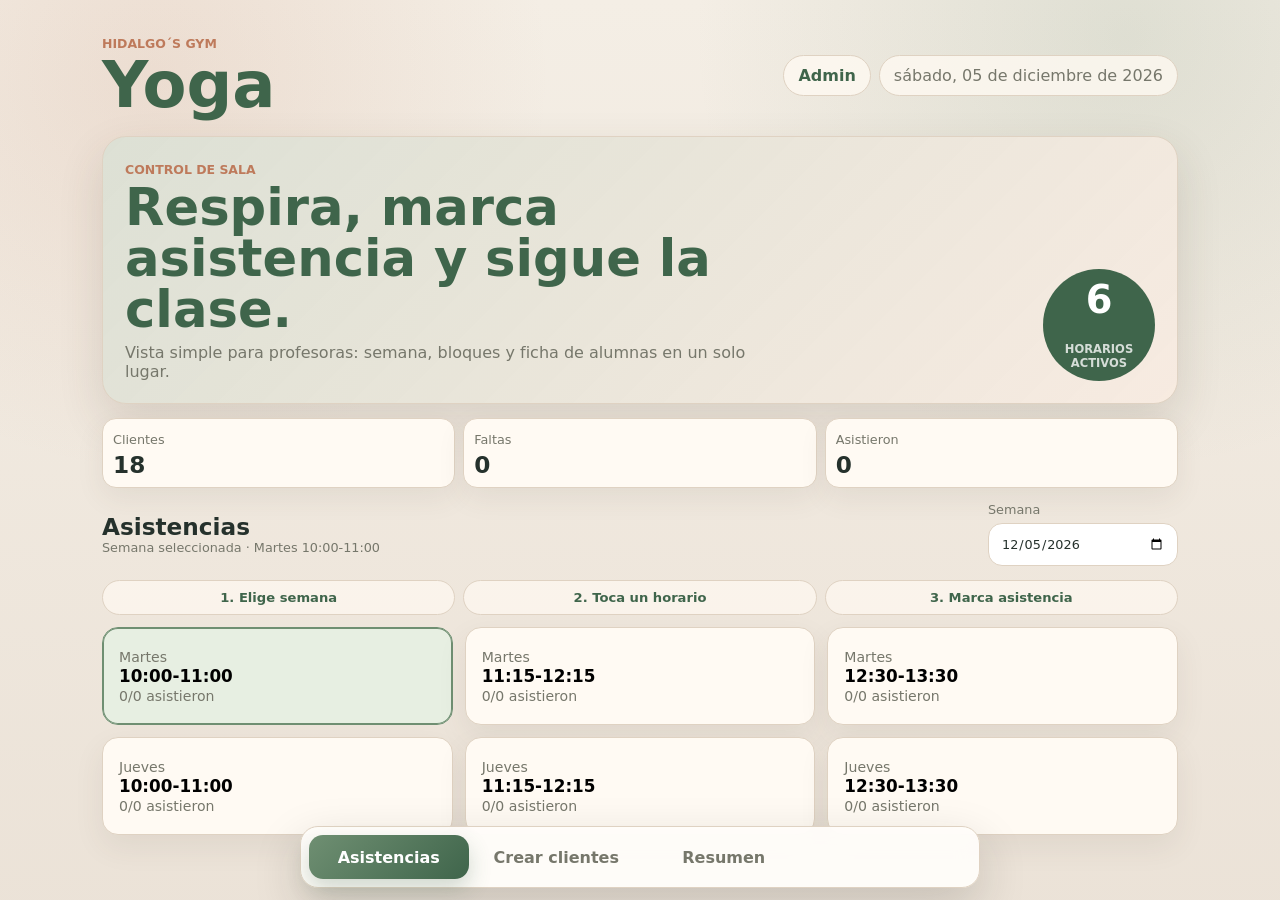
==== index.html @ f1fa3dd5 "Subida app 1" ====
<!doctype html>
<html lang="es">
  <head>
    <meta charset="UTF-8" />
    <meta name="viewport" content="width=device-width, initial-scale=1, viewport-fit=cover" />
    <meta name="theme-color" content="#f4eee5" />
    <meta http-equiv="Content-Security-Policy" content="default-src 'self'; script-src 'self'; style-src 'self'; img-src 'self' data:; connect-src 'self'; object-src 'none'; base-uri 'none'; form-action 'self'" />
    <meta http-equiv="Permissions-Policy" content="camera=(), microphone=(), geolocation=(), payment=(), usb=()" />
    <meta name="referrer" content="no-referrer" />
    <title>Yoga | Hidalgo´s GYM</title>
    <link rel="manifest" href="manifest.webmanifest" />
    <link rel="stylesheet" href="styles.css" />
  </head>
  <body>
    <main class="app-shell">
      <header class="topbar">
        <div>
          <p class="eyebrow">Hidalgo´s GYM</p>
          <h1 id="programTitle">Yoga</h1>
        </div>
        <div class="top-actions">
          <a class="pill link-pill" href="admin.html">Admin</a>
          <div class="pill" id="todayLabel"></div>
        </div>
      </header>

      <section class="route-hero yoga-hero">
        <div>
          <span>Control de sala</span>
          <h2>Respira, marca asistencia y sigue la clase.</h2>
          <p>Vista simple para profesoras: semana, bloques y ficha de alumnas en un solo lugar.</p>
        </div>
        <div class="hero-badge">
          <strong>6</strong>
          <span>horarios activos</span>
        </div>
      </section>

      <section class="quick-stats" aria-label="Resumen rápido">
        <article>
          <span>Clientes</span>
          <strong id="statClients">0</strong>
        </article>
        <button class="stat-card" id="absencesButton" type="button">
          <span>Faltas</span>
          <strong id="statAbsences">0</strong>
        </button>
        <article>
          <span>Asistieron</span>
          <strong id="statAttendance">0</strong>
        </article>
      </section>

      <nav class="tabs" aria-label="Secciones">
        <button class="tab is-active" type="button" data-tab="attendance">Asistencias</button>
        <button class="tab" type="button" data-tab="create">Crear clientes</button>
        <button class="tab" type="button" data-tab="summary">Resumen</button>
      </nav>

      <section class="view is-active" id="attendanceView">
        <div class="section-head">
          <div>
            <h2>Asistencias</h2>
            <p id="selectedClassText">Martes 10:00-11:00</p>
          </div>
          <label class="date-control">
            Semana
            <input id="attendanceDate" type="date" />
          </label>
        </div>

        <div class="workflow-strip">
          <span>1. Elige semana</span>
          <span>2. Toca un horario</span>
          <span>3. Marca asistencia</span>
        </div>

        <div class="class-grid" id="classGrid"></div>
      </section>

      <section class="view" id="createView">
        <div class="section-head">
          <div>
            <h2 id="formTitle">Crear cliente</h2>
            <p>Ficha de inscripción</p>
          </div>
          <button class="ghost-button" id="cancelEditButton" type="button" hidden>Cancelar</button>
        </div>

        <form class="client-form" id="clientForm">
          <label>
            Nombre completo
            <input id="fullName" autocomplete="name" type="text" placeholder="Nombre y apellido" />
          </label>

          <label>
            RUT
            <input id="rut" required type="text" placeholder="12.345.678-9" />
          </label>

          <label>
            Teléfono
            <input id="phone" autocomplete="tel" type="tel" placeholder="+56 9 1234 5678" />
          </label>

          <div class="form-grid">
            <label>
              Sexo
              <select id="sex">
                <option value="">Seleccionar</option>
                <option value="Femenino">Femenino</option>
                <option value="Masculino">Masculino</option>
                <option value="Otro">Otro</option>
              </select>
            </label>

            <label>
              Edad
              <input id="age" min="1" type="number" inputmode="numeric" placeholder="0" />
            </label>
          </div>

          <label>
            Complicaciones
            <textarea id="complications" rows="3" placeholder="Lesiones, dolores, restricciones o notas importantes"></textarea>
          </label>

          <fieldset>
            <legend>Horarios</legend>
            <div class="schedule-grid" id="scheduleOptions"></div>
          </fieldset>

          <button class="primary-button" type="submit" id="saveClientButton">Guardar cliente</button>
        </form>
      </section>

      <section class="view" id="summaryView">
        <div class="section-head">
          <div>
            <h2>Resumen</h2>
            <p>Clientes inscritos</p>
          </div>
          <label class="search-control">
            Buscar
            <input id="clientSearch" type="search" placeholder="Nombre o RUT" />
          </label>
        </div>

        <div class="client-grid" id="clientGrid"></div>
      </section>
    </main>

    <dialog class="client-dialog" id="clientDialog">
      <div class="dialog-content">
        <div class="dialog-head">
          <div>
            <p class="eyebrow">Cliente</p>
            <h2 id="dialogName"></h2>
          </div>
          <button class="icon-button" id="closeDialogButton" type="button" aria-label="Cerrar">×</button>
        </div>

        <div class="detail-grid" id="clientDetails"></div>

      </div>
    </dialog>

    <dialog class="client-dialog" id="attendanceDialog">
      <div class="dialog-content">
        <div class="dialog-head">
          <div>
            <p class="eyebrow">Asistencia</p>
            <h2 id="attendanceDialogTitle">Clase</h2>
          </div>
          <button class="icon-button" id="closeAttendanceDialogButton" type="button" aria-label="Cerrar">×</button>
        </div>

        <div class="list-head dialog-list-head">
          <h3>Clientes</h3>
          <span id="attendanceDialogCount">0 marcados</span>
        </div>
        <div class="attendance-list" id="attendanceDialogList"></div>
      </div>
    </dialog>

    <dialog class="client-dialog" id="absencesDialog">
      <div class="dialog-content">
        <div class="dialog-head">
          <div>
            <p class="eyebrow">Semana seleccionada</p>
            <h2>Faltas</h2>
          </div>
          <button class="icon-button" id="closeAbsencesDialogButton" type="button" aria-label="Cerrar">×</button>
        </div>

        <div class="attendance-list" id="absencesList"></div>
      </div>
    </dialog>

    <div class="toast" id="toast" role="status" aria-live="polite"></div>

    <script src="seed-yoga-clients.js"></script>
    <script src="app.js"></script>
  </body>
</html>
---- styles.css ----
:root {
  color-scheme: light;
  --bg: #f4eee5;
  --surface: #fffaf3;
  --surface-strong: #ffffff;
  --ink: #25312c;
  --muted: #76776b;
  --line: #dfd2c2;
  --primary: #6f8f72;
  --primary-strong: #3f654b;
  --accent: #be7a5b;
  --accent-soft: #f0d9c8;
  --sage-soft: #e7efe2;
  --danger: #ad4b43;
  --shadow: 0 18px 45px rgba(70, 58, 43, 0.14);
  font-family: Inter, ui-sans-serif, system-ui, -apple-system, BlinkMacSystemFont, "Segoe UI", sans-serif;
}

* {
  box-sizing: border-box;
}

body {
  margin: 0;
  min-height: 100vh;
  background:
    radial-gradient(circle at 12% 8%, rgba(190, 122, 91, 0.14), transparent 28%),
    radial-gradient(circle at 88% 4%, rgba(111, 143, 114, 0.16), transparent 30%),
    linear-gradient(180deg, #f4eee5 0%, #ebe2d7 100%);
  color: var(--ink);
}

body.admin-body {
  background:
    radial-gradient(circle at 16% 8%, rgba(47, 163, 107, 0.16), transparent 28%),
    radial-gradient(circle at 84% 6%, rgba(190, 122, 91, 0.12), transparent 30%),
    linear-gradient(180deg, #111818 0%, #182120 100%);
  color: #effaf7;
}

body.admin-body.is-locked .admin-shell {
  display: none;
}

.security-lock {
  min-height: 100vh;
  display: none;
  place-items: center;
  padding: 24px;
}

body.admin-body.is-locked .security-lock {
  display: grid;
}

.security-card {
  width: min(440px, 100%);
  display: grid;
  gap: 16px;
  border: 1px solid #344846;
  border-radius: 24px;
  background:
    linear-gradient(135deg, rgba(47, 163, 107, 0.14), rgba(25, 36, 36, 0.96)),
    #192424;
  box-shadow: 0 24px 70px rgba(0, 0, 0, 0.32);
  padding: 24px;
}

.security-card h1 {
  margin: 0;
  color: #effaf7;
  font-size: 2rem;
}

.security-card p:not(.eyebrow),
.security-card label {
  color: #a8bbb5;
}

.security-message {
  min-height: 1.2em;
  color: #f2a39d;
  font-weight: 800;
}

.security-card input {
  width: 100%;
  margin-top: 7px;
  border: 1px solid #344846;
  border-radius: 14px;
  background: #111818;
  color: #effaf7;
  padding: 13px 14px;
}

button,
input,
select,
textarea {
  font: inherit;
}

button {
  cursor: pointer;
}

.app-shell {
  width: min(1120px, 100%);
  margin: 0 auto;
  padding: 22px 22px 104px;
}

.admin-shell {
  padding-bottom: 112px;
}

.admin-body h1,
.admin-body h2,
.admin-body h3 {
  color: #effaf7;
}

.admin-body .pill,
.admin-body .quick-stats article,
.admin-body .stat-card,
.admin-body .admin-card,
.admin-body .admin-panel,
.admin-body .client-form,
.admin-body .route-list a,
.admin-body .dialog-content,
.admin-body .detail-item,
.admin-body .attendance-row {
  border-color: #344846;
  background: rgba(25, 36, 36, 0.92);
  color: #effaf7;
}

.admin-body .section-head p,
.admin-body .quick-stats span,
.admin-body label,
.admin-body legend,
.admin-body .list-head span,
.admin-body .detail-item span,
.admin-body .admin-card small,
.admin-body .attendance-row span,
.admin-body .route-list a span:last-child {
  color: #a8bbb5;
}

.admin-body input,
.admin-body select,
.admin-body textarea {
  border-color: #344846;
  background: #111818;
  color: #effaf7;
}

.admin-body .primary-button,
.admin-body .tab.is-active {
  background: linear-gradient(135deg, #2fa36b, #176544);
}

.topbar,
.section-head,
.list-head,
.dialog-head,
.dialog-actions {
  display: flex;
  align-items: center;
  justify-content: space-between;
  gap: 16px;
}

.topbar {
  padding: 14px 0 20px;
}

.eyebrow {
  margin: 0 0 4px;
  color: var(--accent);
  font-size: 0.78rem;
  font-weight: 800;
  letter-spacing: 0;
  text-transform: uppercase;
}

h1,
h2,
h3,
p {
  margin: 0;
}

h1 {
  font-size: clamp(2.1rem, 6vw, 4rem);
  line-height: 0.95;
  color: var(--primary-strong);
}

h2 {
  font-size: 1.45rem;
}

h3 {
  font-size: 1rem;
}

.pill {
  border: 1px solid var(--line);
  border-radius: 999px;
  background: rgba(255, 250, 243, 0.78);
  color: var(--muted);
  padding: 10px 14px;
  white-space: nowrap;
}

.top-actions {
  display: flex;
  align-items: center;
  gap: 8px;
}

.admin-tools {
  display: flex;
  align-items: end;
  gap: 8px;
}

.global-search {
  display: grid;
  gap: 6px;
  min-width: min(320px, 42vw);
  color: #a8bbb5;
  font-size: 0.82rem;
}

.global-results {
  display: grid;
  gap: 8px;
  border: 1px solid #344846;
  border-radius: 18px;
  background: rgba(17, 24, 24, 0.96);
  margin: -8px 0 14px;
  padding: 10px;
  box-shadow: 0 16px 42px rgba(0, 0, 0, 0.28);
}

.global-results[hidden] {
  display: none;
}

.route-hero {
  display: grid;
  grid-template-columns: 1fr auto;
  align-items: end;
  gap: 18px;
  border: 1px solid var(--line);
  border-radius: 24px;
  background:
    linear-gradient(135deg, rgba(111, 143, 114, 0.24), rgba(190, 122, 91, 0.12)),
    var(--surface);
  margin-bottom: 14px;
  padding: 22px;
  box-shadow: var(--shadow);
}

.route-hero span {
  color: var(--accent);
  font-size: 0.78rem;
  font-weight: 900;
  text-transform: uppercase;
}

.route-hero h2 {
  max-width: 680px;
  margin: 4px 0 8px;
  color: var(--primary-strong);
  font-size: clamp(1.8rem, 5vw, 3.2rem);
  line-height: 1;
}

.route-hero p {
  max-width: 640px;
  color: var(--muted);
}

.hero-badge {
  display: grid;
  place-items: center;
  width: 112px;
  height: 112px;
  border-radius: 999px;
  background: var(--primary-strong);
  color: white;
  text-align: center;
}

.hero-badge strong {
  font-size: 2.4rem;
  line-height: 1;
}

.hero-badge span {
  color: rgba(255, 255, 255, 0.78);
  font-size: 0.72rem;
}

.link-pill {
  color: var(--primary-strong);
  font-weight: 850;
  text-decoration: none;
}

.quick-stats {
  display: grid;
  grid-template-columns: repeat(3, 1fr);
  gap: 8px;
  margin-bottom: 14px;
}

.workflow-strip {
  display: grid;
  grid-template-columns: repeat(3, 1fr);
  gap: 8px;
  margin-bottom: 12px;
}

.workflow-strip span {
  border: 1px solid var(--line);
  border-radius: 999px;
  background: rgba(255, 250, 243, 0.7);
  color: var(--primary-strong);
  padding: 9px 12px;
  text-align: center;
  font-weight: 850;
  font-size: 0.82rem;
}

.quick-stats article,
.stat-card {
  min-height: 68px;
  border: 1px solid var(--line);
  border-radius: 14px;
  background: var(--surface);
  color: var(--ink);
  padding: 10px;
  box-shadow: 0 10px 28px rgba(72, 64, 52, 0.08);
  text-align: left;
}

.quick-stats span,
.section-head p,
.list-head span,
label,
legend {
  color: var(--muted);
  font-size: 0.8rem;
}

.quick-stats strong,
.stat-card strong {
  display: block;
  margin-top: 5px;
  font-size: 1.45rem;
  line-height: 1;
}

.stat-card:active {
  transform: translateY(1px);
}

.tabs {
  position: fixed;
  left: 50%;
  right: auto;
  bottom: max(12px, env(safe-area-inset-bottom));
  transform: translateX(-50%);
  z-index: 5;
  display: grid;
  grid-template-columns: repeat(4, 1fr);
  gap: 8px;
  width: min(680px, calc(100% - 24px));
  margin: 0;
  padding: 8px;
  border: 1px solid var(--line);
  border-radius: 18px;
  background: rgba(255, 253, 250, 0.94);
  box-shadow: 0 18px 48px rgba(35, 31, 28, 0.18);
  backdrop-filter: blur(12px);
}

.tab {
  min-height: 44px;
  border: 0;
  border-radius: 14px;
  background: transparent;
  color: var(--muted);
  font-weight: 800;
  padding: 0 8px;
}

.tab.is-active {
  background: linear-gradient(135deg, var(--primary), var(--primary-strong));
  color: white;
  box-shadow: 0 10px 22px rgba(63, 101, 75, 0.24);
}

.view {
  display: none;
}

.view.is-active {
  display: block;
}

.section-head {
  margin: 8px 0 14px;
}

.date-control,
.search-control {
  display: grid;
  gap: 6px;
  min-width: 190px;
}

.date-control {
  cursor: pointer;
}

input,
select,
textarea {
  width: 100%;
  border: 1px solid var(--line);
  border-radius: 14px;
  background: var(--surface-strong);
  color: var(--ink);
  padding: 12px;
  outline: none;
}

input:focus,
select:focus,
textarea:focus {
  border-color: var(--primary);
  box-shadow: 0 0 0 3px rgba(111, 143, 114, 0.18);
}

.class-grid,
.schedule-grid,
.client-grid {
  display: grid;
  grid-template-columns: repeat(3, 1fr);
  gap: 12px;
}

.class-button,
.client-card,
.schedule-option,
.attendance-row,
.list-panel,
.client-form {
  border: 1px solid var(--line);
  border-radius: 16px;
  background: var(--surface);
}

.class-button {
  min-height: 98px;
  padding: 16px;
  text-align: left;
  box-shadow: 0 12px 30px rgba(72, 64, 52, 0.08);
}

.class-button strong,
.client-card strong,
.attendance-row strong {
  display: block;
  font-size: 1.05rem;
}

.class-button span,
.client-card span,
.attendance-row span,
.detail-item span {
  color: var(--muted);
  font-size: 0.88rem;
}

.class-button.is-active {
  border-color: var(--primary);
  background: var(--sage-soft);
  box-shadow: inset 0 0 0 1px var(--primary);
}

.list-panel {
  margin-top: 14px;
  padding: 16px;
  box-shadow: var(--shadow);
}

.attendance-list {
  display: grid;
  gap: 10px;
  margin-top: 12px;
}

.attendance-row {
  display: grid;
  grid-template-columns: 1fr auto;
  align-items: center;
  gap: 12px;
  padding: 14px;
}

.check-control {
  display: inline-flex;
  align-items: center;
  gap: 10px;
  color: var(--ink);
  font-weight: 800;
}

.check-control input {
  width: 24px;
  height: 24px;
  accent-color: var(--primary);
}

.empty-state {
  border: 1px dashed var(--line);
  border-radius: 16px;
  color: var(--muted);
  padding: 22px;
  text-align: center;
}

.client-form {
  display: grid;
  gap: 14px;
  padding: 18px;
  box-shadow: var(--shadow);
}

.client-plan-form {
  display: grid;
  grid-template-columns: 1fr 1fr auto;
  align-items: end;
  gap: 10px;
  border: 1px solid var(--line);
  border-radius: 16px;
  background: var(--surface-strong);
  margin: 16px 0;
  padding: 12px;
}

.client-plan-form label {
  display: grid;
  gap: 7px;
  color: var(--muted);
  font-size: 0.82rem;
}

.form-grid {
  display: grid;
  grid-template-columns: 1fr 1fr;
  gap: 12px;
}

.client-form label {
  display: grid;
  gap: 7px;
}

fieldset {
  border: 0;
  margin: 0;
  padding: 0;
}

legend {
  margin-bottom: 8px;
}

.schedule-option {
  display: flex;
  align-items: center;
  gap: 10px;
  padding: 12px;
  color: var(--ink);
  font-weight: 750;
}

.admin-body .schedule-option {
  border: 1px solid #344846;
  border-radius: 14px;
  background: rgba(17, 24, 24, 0.78);
  color: #effaf7;
}

.schedule-option input {
  width: 20px;
  height: 20px;
  accent-color: var(--primary);
}

.primary-button,
.ghost-button,
.danger-button,
.icon-button {
  min-height: 44px;
  border-radius: 14px;
  padding: 0 16px;
  font-weight: 850;
}

.primary-button {
  border: 0;
  background: linear-gradient(135deg, var(--primary), var(--primary-strong));
  color: white;
}

.primary-button:active,
.tab:active,
.class-button:active,
.client-card:active {
  transform: translateY(1px);
}

.ghost-button {
  border: 1px solid var(--line);
  background: var(--surface-strong);
  color: var(--primary-strong);
}

.danger-button {
  border: 0;
  background: var(--danger);
  color: white;
}

.icon-button {
  width: 44px;
  padding: 0;
  border: 1px solid var(--line);
  background: var(--surface-strong);
  color: var(--ink);
  font-size: 1.5rem;
}

.client-card {
  min-height: 100px;
  padding: 16px;
  text-align: left;
  box-shadow: 0 12px 30px rgba(72, 64, 52, 0.08);
}

.client-card small {
  display: inline-block;
  margin-top: 12px;
  border-radius: 999px;
  background: var(--accent-soft);
  color: var(--primary-strong);
  padding: 5px 9px;
  font-weight: 800;
}

.client-card .payment-status {
  margin-top: 10px;
}

.payment-status.ok {
  background: #e4efe4;
  color: #315f3d;
}

.payment-status.upcoming {
  background: #fff0cf;
  color: #826018;
}

.payment-status.expired {
  background: #f8d9d6;
  color: #92372f;
}

.payment-status.missing {
  background: #e7e1d8;
  color: #6e6254;
}

.admin-grid {
  display: grid;
  grid-template-columns: repeat(4, 1fr);
  gap: 12px;
  margin: 16px 0;
}

.admin-card {
  border: 1px solid var(--line);
  border-radius: 16px;
  background: var(--surface);
  padding: 16px;
  box-shadow: 0 10px 28px rgba(72, 64, 52, 0.07);
}

.admin-card h2 {
  margin-bottom: 12px;
}

.admin-card dl {
  display: grid;
  gap: 8px;
  margin: 0;
}

.admin-card div {
  display: flex;
  align-items: center;
  justify-content: space-between;
  gap: 10px;
}

.admin-card dt {
  color: var(--muted);
}

.admin-card dd {
  margin: 0;
  font-weight: 850;
}

.admin-view {
  display: none;
}

.admin-view.is-active {
  display: block;
}

.admin-panel {
  border: 1px solid var(--line);
  border-radius: 16px;
  background: var(--surface);
  margin-top: 14px;
  padding: 16px;
  box-shadow: var(--shadow);
}

.admin-stats {
  margin-bottom: 18px;
}

.metric-card {
  min-height: 138px;
}

.metric-card span {
  display: block;
  color: var(--muted);
  font-size: 0.82rem;
}

.metric-card strong {
  display: block;
  margin: 10px 0 8px;
  font-size: clamp(1.6rem, 4vw, 2.2rem);
}

.metric-card small {
  display: block;
  line-height: 1.35;
}

.dashboard-grid {
  grid-template-columns: repeat(3, 1fr);
}

.route-health-grid {
  grid-template-columns: repeat(3, 1fr);
  margin-top: 12px;
}

.route-health-card {
  min-height: 150px;
}

.route-health-title {
  display: flex;
  align-items: center;
  gap: 10px;
  margin-bottom: 10px;
}

.route-health-card span,
.route-health-card small {
  display: block;
  color: #a8bbb5;
}

.route-health-card b {
  display: block;
  margin: 10px 0 6px;
  color: #effaf7;
  font-size: 1.55rem;
}

.bar-chart {
  display: grid;
  gap: 12px;
  margin-top: 12px;
}

.bar-row {
  display: grid;
  grid-template-columns: 110px 1fr 110px;
  align-items: center;
  gap: 10px;
}

.bar-row span {
  color: #a8bbb5;
}

.bar-row div {
  overflow: hidden;
  height: 12px;
  border-radius: 999px;
  background: rgba(255, 255, 255, 0.08);
}

.bar-row i {
  display: block;
  height: 100%;
  border-radius: inherit;
  background: linear-gradient(135deg, #2fa36b, #86d7d0);
}

.bar-row strong {
  text-align: right;
}

.route-picker {
  display: grid;
  grid-template-columns: repeat(3, 1fr);
  gap: 8px;
}

.planner-filters {
  display: grid;
  grid-template-columns: 1.4fr 1fr 1fr;
  gap: 10px;
  margin-bottom: 12px;
}

.planner-filters label {
  display: grid;
  gap: 7px;
  color: #a8bbb5;
  font-size: 0.82rem;
}

.route-picker label {
  display: block;
  cursor: pointer;
}

.route-picker input {
  position: absolute;
  opacity: 0;
  pointer-events: none;
}

.route-picker span {
  display: flex;
  align-items: center;
  justify-content: center;
  min-height: 44px;
  border: 1px solid #344846;
  border-radius: 14px;
  background: rgba(17, 24, 24, 0.72);
  color: #a8bbb5;
  font-weight: 900;
}

.route-picker input:checked + span {
  border-color: #2fa36b;
  background: linear-gradient(135deg, #2fa36b, #176544);
  color: white;
}

.admin-tabs {
  position: fixed;
  left: 50%;
  bottom: max(12px, env(safe-area-inset-bottom));
  transform: translateX(-50%);
  z-index: 8;
  display: grid;
  grid-template-columns: repeat(4, 1fr);
  gap: 7px;
  width: min(760px, calc(100% - 20px));
  border: 1px solid #344846;
  border-radius: 16px;
  background: rgba(17, 24, 24, 0.92);
  padding: 8px;
  box-shadow: 0 20px 54px rgba(0, 0, 0, 0.32);
  backdrop-filter: blur(14px);
}

.status-client {
  width: 100%;
}

.admin-client-edit {
  margin-top: 14px;
}

.membership-editor {
  display: grid;
  gap: 12px;
  border: 1px solid #344846;
  border-radius: 18px;
  padding: 14px;
  background:
    linear-gradient(135deg, rgba(47, 163, 107, 0.12), rgba(25, 36, 36, 0.94)),
    #192424;
  box-shadow: inset 0 1px 0 rgba(239, 250, 247, 0.04);
}

.membership-editor .list-head h3,
.membership-editor legend {
  color: #effaf7;
}

.membership-editor label,
.membership-editor .list-head span {
  color: #a8bbb5;
}

.membership-editor input,
.membership-editor select {
  border-color: #344846;
  background: #111818;
  color: #effaf7;
}

.admin-schedule-grid {
  margin-top: 8px;
}

.membership-list {
  display: grid;
  gap: 8px;
}

.membership-row {
  display: grid;
  grid-template-columns: 1fr auto;
  gap: 8px;
  align-items: center;
  border: 1px solid #344846;
  border-radius: 14px;
  padding: 8px;
  background: rgba(17, 24, 24, 0.82);
}

.membership-row > button:first-child {
  border: 0;
  background: transparent;
  color: inherit;
  text-align: left;
  padding: 4px;
}

.membership-row strong,
.membership-row span {
  display: block;
}

.membership-row span {
  margin-top: 3px;
  color: #a8bbb5;
  font-size: 0.82rem;
}

.mini-danger {
  min-height: 34px;
  padding: 0 10px;
  border-radius: 10px;
  font-size: 0.78rem;
}

.client-fast-actions {
  justify-content: flex-start;
  margin: -4px 0 12px;
}

.client-fast-actions .ghost-button {
  display: inline-flex;
  align-items: center;
  text-decoration: none;
}

.payment-register,
.client-history-panel {
  margin-top: 14px;
}

.compact-history {
  max-height: 310px;
  overflow: auto;
  padding-right: 2px;
}

.history-row {
  grid-template-columns: 1fr;
}

.plan-row {
  width: 100%;
  text-align: left;
  cursor: pointer;
}

.plan-row:active {
  transform: translateY(1px);
}

.plan-route-group {
  border: 1px solid #344846;
  border-radius: 14px;
  background: rgba(17, 24, 24, 0.7);
  overflow: hidden;
}

.plan-route-group + .plan-route-group {
  margin-top: 10px;
}

.plan-route-group summary {
  display: flex;
  align-items: center;
  justify-content: space-between;
  gap: 12px;
  padding: 13px 14px;
  color: #effaf7;
  cursor: pointer;
  font-weight: 900;
}

.plan-route-group summary::marker {
  color: #86d7d0;
}

.plan-route-group summary strong {
  border-radius: 999px;
  background: rgba(47, 163, 107, 0.18);
  color: #c7fce7;
  padding: 4px 9px;
  font-size: 0.8rem;
}

.plan-route-list {
  display: grid;
  gap: 8px;
  padding: 0 12px 12px;
}

.planner-list-row {
  width: 100%;
  text-align: left;
  cursor: pointer;
}

.row-with-actions {
  grid-template-columns: 1fr auto;
}

.row-main {
  min-height: 44px;
  border: 0;
  background: transparent;
  color: inherit;
  padding: 0;
  text-align: left;
}

.row-main strong {
  display: block;
  color: inherit;
  font-size: 1.05rem;
}

.row-main span {
  color: #a8bbb5;
  font-size: 0.88rem;
}

.row-tools {
  display: inline-flex;
  align-items: center;
  gap: 8px;
}

.whatsapp-quick {
  display: inline-flex;
  align-items: center;
  justify-content: center;
  width: 44px;
  height: 44px;
  border: 1px solid rgba(134, 215, 208, 0.42);
  border-radius: 999px;
  background:
    radial-gradient(circle at 30% 20%, rgba(255, 255, 255, 0.22), transparent 34%),
    linear-gradient(145deg, rgba(37, 211, 102, 0.22), rgba(18, 140, 126, 0.22));
  color: #c7fce7;
  text-decoration: none;
  box-shadow: inset 0 1px 0 rgba(255, 255, 255, 0.16), 0 10px 24px rgba(0, 0, 0, 0.18);
  transition: transform 160ms ease, border-color 160ms ease, background 160ms ease;
}

.whatsapp-quick:hover {
  border-color: rgba(199, 252, 231, 0.7);
  transform: translateY(-1px);
}

.whatsapp-svg {
  width: 31px;
  height: 31px;
  filter: drop-shadow(0 2px 5px rgba(0, 0, 0, 0.22));
}

.whatsapp-border {
  fill: #ffffff;
}

.whatsapp-bubble {
  fill: #25d366;
}

.whatsapp-mark {
  fill: #ffffff;
}

.whatsapp-quick.is-disabled {
  border-color: #344846;
  background: rgba(255, 255, 255, 0.05);
  color: #6f807b;
  box-shadow: none;
}

.whatsapp-quick.is-disabled .whatsapp-bubble {
  fill: #51615e;
}

.whatsapp-quick.is-disabled .whatsapp-border {
  fill: #8fa09b;
}

.whatsapp-quick.is-disabled .whatsapp-mark {
  fill: #9aaca7;
}

.route-icon {
  display: inline-flex;
  align-items: center;
  justify-content: center;
  width: 44px;
  height: 44px;
  border-radius: 999px;
  color: white;
  font-size: 1.35rem;
  font-weight: 900;
}

.route-svg {
  width: 26px;
  height: 26px;
  fill: currentColor;
}

.route-icon.yoga,
.route-icon.pilates {
  background: #263332;
  color: white;
}

.route-icon.boxeo {
  background: #263332;
}

.route-icon.pesas {
  background: #263332;
}


.route-list {
  display: grid;
  gap: 10px;
  margin-top: 18px;
}

.route-list a {
  display: flex;
  align-items: center;
  justify-content: space-between;
  border: 1px solid var(--line);
  border-radius: 16px;
  background: var(--surface-strong);
  color: var(--ink);
  padding: 14px;
  text-decoration: none;
  font-weight: 850;
}

.client-dialog {
  width: min(620px, calc(100% - 28px));
  border: 0;
  border-radius: 22px;
  padding: 0;
  background: transparent;
}

.client-dialog::backdrop {
  background: rgba(16, 22, 20, 0.45);
}

.dialog-content {
  border: 1px solid var(--line);
  border-radius: 22px;
  background: var(--surface);
  padding: 18px;
  box-shadow: var(--shadow);
}

.detail-grid {
  display: grid;
  grid-template-columns: 1fr 1fr;
  gap: 10px;
  margin: 16px 0;
}

.dialog-list-head {
  margin: 16px 0 10px;
}

.payments-panel {
  margin-top: 14px;
}

.backup-dialog textarea {
  width: 100%;
  resize: vertical;
  border: 1px solid #344846;
  border-radius: 14px;
  background: #111818;
  color: #effaf7;
  margin: 12px 0;
  padding: 12px;
  font-family: ui-monospace, SFMono-Regular, Menlo, Monaco, Consolas, "Liberation Mono", monospace;
  font-size: 0.82rem;
}

.backup-help {
  color: #a8bbb5;
  line-height: 1.45;
  margin-top: 10px;
}

.backup-filename {
  color: #c7fce7;
  font-weight: 850;
  margin-top: 12px;
  word-break: break-word;
}

.detail-item {
  border: 1px solid var(--line);
  border-radius: 16px;
  background: var(--surface-strong);
  padding: 12px;
}

.detail-item strong {
  display: block;
  margin-top: 5px;
  word-break: break-word;
}

.detail-item.is-wide {
  grid-column: 1 / -1;
}

.toast {
  position: fixed;
  right: 18px;
  bottom: 18px;
  z-index: 20;
  max-width: min(360px, calc(100% - 36px));
  border-radius: 10px;
  background: var(--ink);
  color: white;
  padding: 12px 14px;
  opacity: 0;
  transform: translateY(10px);
  transition: 160ms ease;
  pointer-events: none;
}

.toast.is-visible {
  opacity: 1;
  transform: translateY(0);
}

@media (max-width: 780px) {
  .app-shell {
    padding: 16px 16px 112px;
  }

  .topbar,
  .section-head,
  .dialog-actions {
    align-items: stretch;
    flex-direction: column;
  }

  .admin-tools {
    align-items: stretch;
    flex-direction: column;
  }

  .global-search {
    min-width: 0;
    width: 100%;
  }

  .pill,
  .top-actions,
  .date-control,
  .search-control {
    width: 100%;
  }

  .route-hero {
    grid-template-columns: 1fr;
  }

  .hero-badge {
    width: 100%;
    height: auto;
    border-radius: 18px;
    padding: 16px;
  }

  .class-grid,
  .schedule-grid,
    .client-grid,
    .admin-grid,
    .dashboard-grid,
    .route-health-grid,
    .workflow-strip,
  .form-grid,
  .client-plan-form,
  .detail-grid {
    grid-template-columns: 1fr;
  }

  .bar-row {
    grid-template-columns: 1fr;
  }

  .route-picker {
    grid-template-columns: 1fr;
  }

  .planner-filters {
    grid-template-columns: 1fr;
  }


  .bar-row strong {
    text-align: left;
  }

  .tabs {
    grid-template-columns: repeat(3, 1fr);
    grid-template-columns: repeat(4, 1fr);
  }

  .tab {
    font-size: 0.78rem;
  }

  .dialog-actions button {
    width: 100%;
  }
}
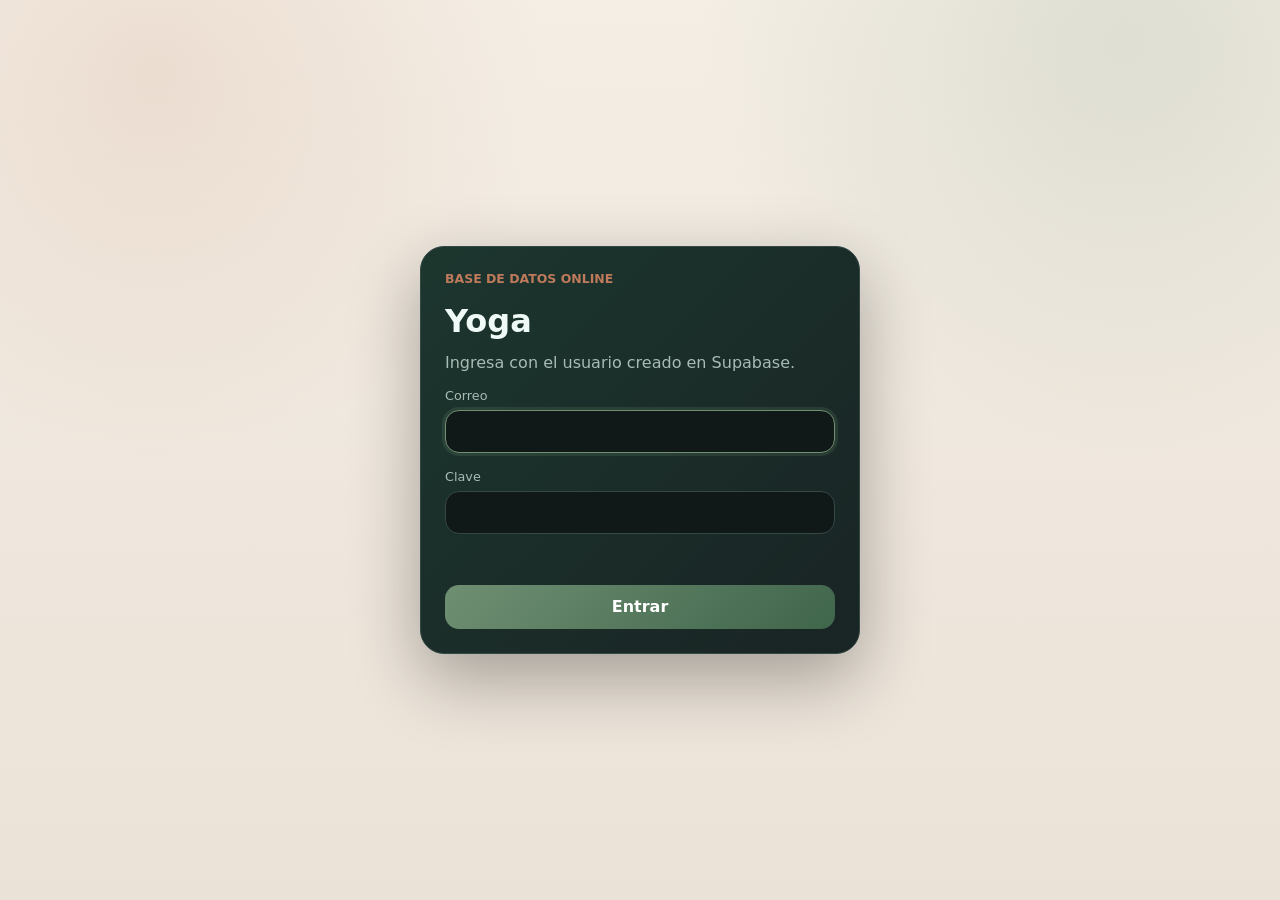
==== commit 350bd7f4: "Subir version correcta Hidalgo Gym" ====
--- a/index.html
+++ b/index.html
@@ -4,7 +4,7 @@
     <meta charset="UTF-8" />
     <meta name="viewport" content="width=device-width, initial-scale=1, viewport-fit=cover" />
     <meta name="theme-color" content="#f4eee5" />
-    <meta http-equiv="Content-Security-Policy" content="default-src 'self'; script-src 'self'; style-src 'self'; img-src 'self' data:; connect-src 'self'; object-src 'none'; base-uri 'none'; form-action 'self'" />
+    <meta http-equiv="Content-Security-Policy" content="default-src 'self'; script-src 'self'; style-src 'self'; img-src 'self' data:; connect-src 'self' https://ewrkclebqdgfsntsoqjs.supabase.co; object-src 'none'; base-uri 'none'; form-action 'self'" />
     <meta http-equiv="Permissions-Policy" content="camera=(), microphone=(), geolocation=(), payment=(), usb=()" />
     <meta name="referrer" content="no-referrer" />
     <title>Yoga | Hidalgo´s GYM</title>
@@ -199,6 +199,8 @@
 
     <div class="toast" id="toast" role="status" aria-live="polite"></div>
 
+    <script src="supabase-config.js"></script>
+    <script src="supabase-client.js"></script>
     <script src="seed-yoga-clients.js"></script>
     <script src="app.js"></script>
   </body>
--- a/styles.css
+++ b/styles.css
@@ -42,18 +42,25 @@
   display: none;
 }
 
-.security-lock {
+body.cloud-locked .app-shell {
+  display: none;
+}
+
+.security-lock,
+.cloud-login-lock {
   min-height: 100vh;
   display: none;
   place-items: center;
   padding: 24px;
 }
 
-body.admin-body.is-locked .security-lock {
-  display: grid;
-}
-
-.security-card {
+body.admin-body.is-locked .security-lock,
+body.cloud-locked .cloud-login-lock {
+  display: grid;
+}
+
+.security-card,
+.cloud-login-card {
   width: min(440px, 100%);
   display: grid;
   gap: 16px;
@@ -66,14 +73,17 @@
   padding: 24px;
 }
 
-.security-card h1 {
+.security-card h1,
+.cloud-login-card h1 {
   margin: 0;
   color: #effaf7;
   font-size: 2rem;
 }
 
 .security-card p:not(.eyebrow),
-.security-card label {
+.security-card label,
+.cloud-login-card p:not(.eyebrow),
+.cloud-login-card label {
   color: #a8bbb5;
 }
 
@@ -83,7 +93,8 @@
   font-weight: 800;
 }
 
-.security-card input {
+.security-card input,
+.cloud-login-card input {
   width: 100%;
   margin-top: 7px;
   border: 1px solid #344846;
